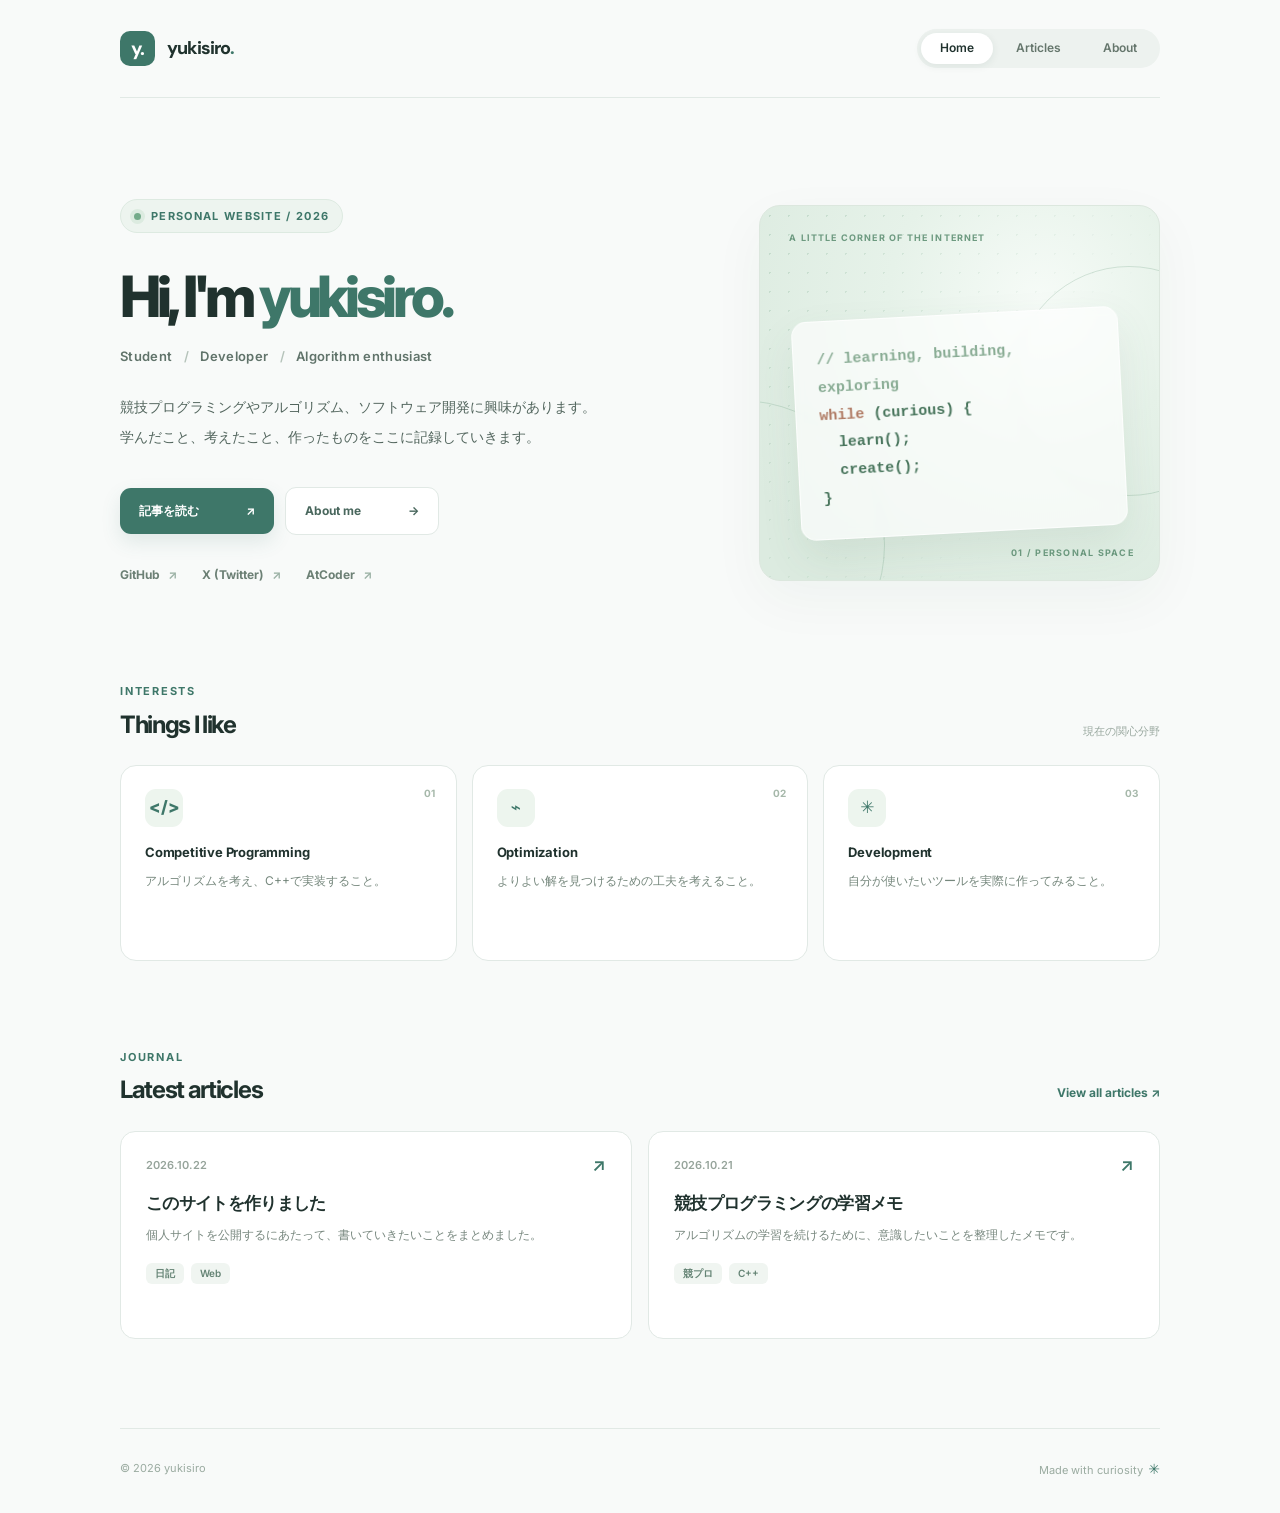
==== index.html @ 0f14ca83 "setting" ====
<!doctype html>
<html lang="ja">
<head>
  <meta charset="utf-8">
  <meta name="viewport" content="width=device-width, initial-scale=1">
  <meta name="theme-color" content="#f8faf9">
  <meta name="description" content="yukisiroの個人サイト。競技プログラミング、開発、学びの記録。">
  <title>Home | yukisiro</title>
  <link rel="icon" type="image/svg+xml" href="./favicon.svg">
  <link rel="stylesheet" href="./styles.css">
  <script defer src="./app.js"></script>
</head>
<body data-page="home">
  <div class="site-shell">
    <header class="site-header wrap">
      <a class="brand" href="./index.html" aria-label="yukisiro Home"><span class="brand-mark">y.</span><span>yukisiro<span class="brand-dot">.</span></span></a>
      <nav class="site-nav" aria-label="メインナビゲーション">
        <a class="nav-link active" aria-current="page" href="./index.html">Home</a>
        <a class="nav-link" href="./articles.html">Articles</a>
        <a class="nav-link" href="./about.html">About</a>
      </nav>
    </header>

    <main class="wrap">
      <section class="hero" aria-labelledby="hero-title">
        <div class="hero-copy">
          <span class="eyebrow"><span class="status-dot"></span> PERSONAL WEBSITE / 2026</span>
          <h1 id="hero-title">Hi, I'm <span class="name-accent">yukisiro.</span></h1>
          <p class="hero-role">Student <span class="separator">/</span> Developer <span class="separator">/</span> Algorithm enthusiast</p>
          <p class="hero-description">競技プログラミングやアルゴリズム、ソフトウェア開発に興味があります。<br class="desktop-break">学んだこと、考えたこと、作ったものをここに記録していきます。</p>
          <div class="hero-actions">
            <a class="button-primary" href="./articles.html">記事を読む <span aria-hidden="true">↗</span></a>
            <a class="button-secondary" href="./about.html">About me <span aria-hidden="true">→</span></a>
          </div>
          <div id="socialLinks" class="social-row" aria-label="SNSリンク"></div>
        </div>
        <div class="hero-art" aria-hidden="true">
          <div class="art-corner-label">A LITTLE CORNER OF THE INTERNET</div>
          <div class="art-circle circle-a"></div><div class="art-circle circle-b"></div>
          <div class="art-code"><span class="art-comment">// learning, building, exploring</span><br><span class="art-keyword">while</span> (curious) {<br>&nbsp;&nbsp;learn();<br>&nbsp;&nbsp;create();<br>}</div>
          <span class="art-bottom">01 / PERSONAL SPACE</span>
        </div>
      </section>

      <section class="section what-section" aria-labelledby="focus-title">
        <div class="section-heading"><div><p class="section-kicker">INTERESTS</p><h2 id="focus-title">Things I like</h2></div><span class="section-note">現在の関心分野</span></div>
        <div class="interest-grid">
          <div class="interest-card"><span class="interest-number">01</span><div class="interest-icon" aria-hidden="true">&lt;/&gt;</div><h3>Competitive Programming</h3><p>アルゴリズムを考え、C++で実装すること。</p></div>
          <div class="interest-card"><span class="interest-number">02</span><div class="interest-icon" aria-hidden="true">⌁</div><h3>Optimization</h3><p>よりよい解を見つけるための工夫を考えること。</p></div>
          <div class="interest-card"><span class="interest-number">03</span><div class="interest-icon" aria-hidden="true">✳</div><h3>Development</h3><p>自分が使いたいツールを実際に作ってみること。</p></div>
        </div>
      </section>

      <section class="section latest-section" aria-labelledby="latest-title">
        <div class="section-heading"><div><p class="section-kicker">JOURNAL</p><h2 id="latest-title">Latest articles</h2></div><a class="section-more" href="./articles.html">View all articles <span aria-hidden="true">↗</span></a></div>
        <div id="recentList" class="article-stack" aria-live="polite"><p class="loading-message">記事を読み込み中...</p></div>
      </section>
    </main>
    <footer class="site-footer wrap"><span>© <span data-year>2026</span> yukisiro</span><span>Made with curiosity <span class="footer-spark">✳</span></span></footer>
  </div>
</body>
</html>
---- styles.css ----
@import url('https://fonts.googleapis.com/css2?family=DM+Sans:wght@400;500;600;700&family=Inter:wght@400;500;600;700;800&display=swap');
:root {
  color-scheme: light;
  --background: #f8faf9;
  --surface: #ffffff;
  --ink: #20322e;
  --muted: #72817b;
  --subtle: #93a19b;
  --accent: #3e7769;
  --accent-dark: #245b4f;
  --accent-light: #e8f2ec;
  --border: #e1e9e5;
  --shadow: 0 18px 55px rgba(30,67,50,.045);
}
*, *::before, *::after { box-sizing: border-box; }
html { scroll-behavior: smooth; }
body { background:var(--background); color:var(--ink); margin:0; font-family:Inter,'Hiragino Kaku Gothic ProN','Noto Sans JP','Yu Gothic',system-ui,sans-serif; font-size:14px; line-height:1.85; -webkit-font-smoothing:antialiased; }
a { text-decoration:none; color:inherit; }
a:focus-visible,button:focus-visible,input:focus-visible { outline:3px solid #8cbcad; outline-offset:3px; }
button,input { font:inherit; }
button { cursor:pointer; }
.site-shell { min-height:100vh; display:flex; flex-direction:column; }
.wrap { width:min(calc(100% - 64px), 1040px); margin-inline:auto; }
.site-header { height:98px; display:flex; justify-content:space-between; align-items:center; border-bottom:1px solid var(--border); }
.brand { display:inline-flex; align-items:center; gap:12px; font-family:'DM Sans',Inter,sans-serif; font-size:18px; font-weight:800; letter-spacing:-.055em; transition:opacity .2s; }
.brand:hover { opacity:.7; }
.brand-mark { display:grid; place-items:center; width:35px; height:35px; border-radius:10px; background:var(--accent); color:white; font-size:19px; line-height:1; letter-spacing:-.08em; }
.brand-dot { color:var(--accent); }
.site-nav { display:flex; align-items:center; padding:4px; gap:4px; border-radius:999px; background:#edf2ef; }
.nav-link { padding:7px 19px; border-radius:999px; font-size:12px; line-height:1.4; color:#65766c; font-weight:600; transition:background .2s,color .2s,box-shadow .2s; }
.nav-link:hover { color:var(--ink); }
.nav-link.active { color:var(--ink); background:#fff; box-shadow:0 2px 8px rgba(27,64,48,.08); }
main { flex:1; }
.hero { display:grid; grid-template-columns:1.25fr .85fr; gap:50px; align-items:center; padding:101px 0 97px; }
.eyebrow,.section-kicker { color:var(--accent); font:700 11px/1.3 Inter,sans-serif; letter-spacing:.16em; }
.eyebrow { display:inline-flex; align-items:center; gap:10px; background:#edf4ef; border:1px solid #ddeae1; border-radius:999px; padding:9px 13px; letter-spacing:.12em; }
.status-dot { display:inline-block; height:7px; width:7px; border-radius:50%; background:#74ab8a; box-shadow:0 0 0 4px #dcebe0; }
.hero h1 { font-size:clamp(36px,4.5vw,57px); line-height:1.23; font-weight:800; letter-spacing:-.075em; margin:29px 0 13px; }
.name-accent { color:var(--accent); }
.hero-role { color:#60736a; margin:0 0 24px; font:600 13px/1.7 Inter,sans-serif; letter-spacing:.025em; }
.separator { color:#b5c3ba; margin:0 8px; }
.hero-description { color:#53665e; font-size:14px; line-height:2.2; max-width:550px; margin:0; }
.hero-actions { margin-top:34px; display:flex; align-items:center; gap:11px; flex-wrap:wrap; }
.button-primary,.button-secondary { display:inline-flex; align-items:center; justify-content:space-between; gap:30px; border-radius:11px; padding:12px 19px; min-width:154px; font-size:12px; font-weight:700; transition:transform .2s,background .2s,box-shadow .2s; }
.button-primary { background:var(--accent); color:#fff; box-shadow:0 8px 19px rgba(62,119,105,.13); }
.button-primary:hover { background:var(--accent-dark); transform:translateY(-2px); }
.button-secondary { background:#fff; color:#49675d; border:1px solid var(--border); }
.button-secondary:hover { background:#f1f7f3; transform:translateY(-2px); }
.social-row { display:flex; gap:25px; margin-top:29px; flex-wrap:wrap; min-height:23px; }
.social-row a { display:flex; gap:8px; color:#6c8075; font-size:12px; font-weight:700; transition:color .2s; }
.social-row a:hover,.social-vertical a:hover { color:var(--accent); }
.social-row a span:last-child { color:#9db3a7; }
.hero-art { position:relative; overflow:hidden; aspect-ratio:1/.94; border:1px solid #dce7de; border-radius:21px; background:radial-gradient(circle at 70% 25%,#f6fbf7 0,#e6f2e9 38%,#dcebe0 85%); box-shadow:var(--shadow); }
.hero-art::before { content:""; position:absolute; inset:0; opacity:.38; background-image:radial-gradient(#93baa2 1px,transparent 1px); background-size:19px 19px; mask-image:linear-gradient(120deg,#000,transparent 72%); }
.art-corner-label { position:absolute; top:25px; left:29px; font:700 9px/1.6 Inter,sans-serif; letter-spacing:.13em; color:#6d9a80; }
.art-circle { position:absolute; border-radius:50%; border:1px solid rgba(76,137,102,.2); }
.circle-a { width:230px; height:230px; right:-85px; top:16%; }
.circle-b { width:290px; height:290px; left:-165px; bottom:-110px; }
.art-code { position:absolute; left:9%; right:9%; top:29%; transform:rotate(-3deg); padding:25px 23px; border:1px solid rgba(255,255,255,.8); border-radius:15px; background:rgba(255,255,255,.65); backdrop-filter:blur(6px); color:#47745b; box-shadow:0 18px 40px rgba(65,112,75,.10); font:600 clamp(12px,1.4vw,15px)/1.85 ui-monospace,SFMono-Regular,Consolas,monospace; }
.art-comment { color:#89ac94; }
.art-keyword { color:#b07b64; }
.art-bottom { position:absolute; right:25px; bottom:22px; color:#6b987e; font:700 9px Inter,sans-serif; letter-spacing:.14em; }
.section { padding-bottom:89px; }
.section-heading { display:flex; align-items:end; justify-content:space-between; gap:20px; margin-bottom:24px; }
.section-kicker { margin:0 0 10px; }
.section h2,.about-section h2 { font-size:24px; line-height:1.35; letter-spacing:-.055em; margin:0; }
.section-note { color:#98a79e; font-size:11px; }
.interest-grid { display:grid; grid-template-columns:repeat(3,1fr); gap:15px; }
.interest-card { min-height:196px; position:relative; border:1px solid var(--border); border-radius:16px; background:#fff; padding:23px 24px 21px; transition:transform .2s,box-shadow .2s,border-color .2s; }
.interest-card:hover { transform:translateY(-3px); box-shadow:var(--shadow); border-color:#c8ddd0; }
.interest-number { position:absolute; top:18px; right:21px; color:#a6b8aa; font-size:10px; font-weight:700; }
.interest-icon { display:grid; place-items:center; width:38px; height:38px; color:var(--accent); background:#edf5ee; border-radius:11px; font-size:17px; font-weight:800; margin-bottom:16px; }
.interest-card h3 { font-size:13px; font-weight:700; letter-spacing:-.015em; line-height:1.4; margin:0 0 9px; }
.interest-card p { font-size:12px; line-height:1.9; color:#75877c; margin:0; }
.section-more { color:var(--accent); font-weight:700; font-size:12px; white-space:nowrap; padding-bottom:2px; }
.section-more:hover { text-decoration:underline; }
.article-stack { display:grid; grid-template-columns:repeat(2,minmax(0,1fr)); gap:16px; }
.article-item { display:block; position:relative; border:1px solid var(--border); border-radius:15px; padding:23px 25px 23px; background:var(--surface); min-height:208px; transition:transform .2s,box-shadow .2s,border-color .2s; }
.article-item:hover { transform:translateY(-3px); box-shadow:var(--shadow); border-color:#bcd4c6; }
.article-item-top { display:flex; justify-content:space-between; align-items:center; color:#96a49b; font-size:11px; font-weight:600; margin-bottom:15px; }
.article-arrow { color:var(--accent); font-size:18px; line-height:1; }
.article-item h3 { font-size:17px; line-height:1.55; margin:0 0 8px; letter-spacing:-.04em; }
.article-item p { margin:0; color:#77877e; font-size:12px; line-height:1.8; }
.article-tags { display:flex; flex-wrap:wrap; gap:7px; margin-top:17px; }
.article-tags span { background:#f0f5f1; padding:3px 9px; border-radius:6px; color:#658475; font-weight:600; font-size:10px; line-height:1.5; }
.site-footer { display:flex; justify-content:space-between; align-items:center; gap:20px; border-top:1px solid var(--border); padding:27px 0 31px; color:#9aaba0; font-size:11px; }
.footer-spark { color:var(--accent); padding-left:2px; font-size:14px; }
.page-main { padding-top:76px; padding-bottom:110px; }
.page-heading { margin-bottom:46px; }
.page-heading h1 { font-size:clamp(39px,5vw,55px); line-height:1.22; letter-spacing:-.075em; margin:0 0 13px; }
.title-period { color:var(--accent); }
.page-heading > p:last-child { color:#829188; font-size:13px; margin:0; }
.articles-panel { padding-top:0; }
.articles-toolbar { display:flex; justify-content:space-between; align-items:center; gap:20px; margin-bottom:21px; }
.search-wrapper { width:min(100%,375px); border:1px solid var(--border); background:#fff; border-radius:11px; height:45px; display:flex; align-items:center; gap:11px; padding:0 15px; color:#91a49a; transition:border-color .2s; }
.search-wrapper:focus-within { border-color:#93b9a4; }
.search-wrapper input { width:100%; border:0; outline:0; background:transparent; font-size:12px; color:var(--ink); }
.search-wrapper input::placeholder { color:#abb8af; }
.results-count { font-size:11px; color:#8b9d92; white-space:nowrap; }
.tag-filters { display:flex; flex-wrap:wrap; gap:8px; margin:0 0 26px; }
.tag-button { border:1px solid var(--border); border-radius:999px; padding:5px 14px; font-size:11px; font-weight:600; color:#71867a; background:#fff; transition:background .2s,color .2s; }
.tag-button:hover { background:#eaf3ed; }
.tag-button.selected { color:#fff; background:var(--accent); border-color:var(--accent); }
.about-layout { display:grid; grid-template-columns:285px minmax(0,1fr); gap:66px; align-items:start; }
.about-identity { background:#fff; border:1px solid var(--border); border-radius:16px; padding:16px 16px 22px; box-shadow:var(--shadow); }
.identity-graphic { display:grid; place-items:center; position:relative; height:218px; background:linear-gradient(135deg,#ecf5ed,#dbeadd); overflow:hidden; border-radius:11px; }
.identity-graphic > span { color:var(--accent); z-index:2; font-size:87px; font-weight:800; font-family:'DM Sans',Inter,sans-serif; letter-spacing:-.1em; }
.identity-grid { position:absolute; inset:0; background-image:linear-gradient(90deg,transparent 97%,#b8d1c0 100%),linear-gradient(transparent 97%,#b8d1c0 100%); background-size:29px 29px; opacity:.4; transform:rotate(-10deg) scale(1.3); }
.identity-name { margin:20px 9px 1px; font-weight:800; font-size:17px; letter-spacing:-.04em; }
.about-identity > p { font-size:11px; color:#9aaba1; margin:0 9px 16px; }
.social-vertical { display:grid; gap:2px; margin:0 6px; }
.social-vertical a { display:flex; justify-content:space-between; padding:10px 6px; border-top:1px solid var(--border); font-size:12px; color:#597467; font-weight:600; }
.about-section { padding:0 0 32px; margin:0 0 34px; border-bottom:1px solid var(--border); }
.about-section h2 { font-size:21px; margin:0 0 18px; }
.about-section p { color:#61736a; font-size:13px; line-height:2.25; margin:0 0 14px; }
.chip-group { display:flex; gap:9px; flex-wrap:wrap; }
.chip { padding:7px 12px; border-radius:8px; border:1px solid var(--border); color:#638072; font-size:11px; font-weight:600; background:#fff; }
.about-timeline { border-left:1px solid #cee0d1; margin-left:5px; padding-left:21px; }
.about-timeline > div { position:relative; margin:0 0 24px; }
.about-timeline strong { font-size:13px; }
.about-timeline p { font-size:12px; margin:4px 0 0; }
.timeline-dot { position:absolute; left:-27px; top:7px; width:11px; height:11px; border:2px solid var(--accent); border-radius:50%; background:var(--background); }
.about-cta { display:flex; align-items:center; justify-content:space-between; flex-wrap:wrap; gap:15px; background:#ecf4ee; border:1px solid #dcebe0; border-radius:12px; padding:20px 24px; }
.about-cta span { color:#61816b; font-size:12px; }
.about-cta a { color:var(--accent-dark); font-size:12px; font-weight:800; }
.article-page { max-width:840px; }
.back-link,.post-bottom-link a { color:var(--accent); font-size:12px; font-weight:700; }
.back-link:hover,.post-bottom-link a:hover { text-decoration:underline; }
.post-header { padding:38px 0 35px; border-bottom:1px solid var(--border); }
.post-header h1 { font-size:clamp(27px,3.8vw,39px); line-height:1.5; letter-spacing:-.055em; margin:0 0 12px; }
.post-lead { color:#778b7f; font-size:13px; line-height:2; margin:0 0 16px; }
.post-header .article-tags { margin-top:8px; }
.markdown-body { padding:36px 0 15px; font-size:14px; line-height:2.15; color:#415b4c; overflow-wrap:anywhere; }
.markdown-body h1 { font-size:26px; margin:20px 0 12px; letter-spacing:-.045em; }
.markdown-body h2 { font-size:21px; color:var(--ink); margin:43px 0 14px; letter-spacing:-.045em; }
.markdown-body h3 { font-size:17px; color:var(--ink); margin:30px 0 10px; }
.markdown-body h4 { font-size:15px; color:var(--ink); margin:25px 0 9px; }
.markdown-body p { margin:12px 0 21px; }
.markdown-body ul,.markdown-body ol { padding-left:26px; }
.markdown-body li { padding-left:4px; margin:4px 0; }
.markdown-body a { color:var(--accent); text-decoration:underline; text-underline-offset:3px; }
.markdown-body blockquote { border-left:3px solid #a9c9b4; background:#edf5ef; color:#567764; margin:25px 0; padding:7px 20px; border-radius:0 8px 8px 0; }
.markdown-body blockquote p { margin:6px 0; }
.markdown-body pre { overflow:auto; background:#23362f; color:#e8f1e9; border-radius:11px; padding:22px; font:12px/1.9 ui-monospace,SFMono-Regular,Consolas,monospace; }
.markdown-body code { padding:2px 5px; border-radius:4px; background:#e9f1eb; color:#2e6b50; font:12px/1.5 ui-monospace,SFMono-Regular,Consolas,monospace; }
.markdown-body pre code { padding:0; background:transparent; color:inherit; }
.markdown-body hr { border:0; border-top:1px solid var(--border); margin:35px 0; }
.post-bottom-link { padding-top:28px; border-top:1px solid var(--border); }
.loading-message,.empty-message,.error-message { padding:28px 0; color:#819388; font-size:12px; grid-column:1/-1; }
.error-message a { color:var(--accent); }
@media (max-width:850px) {
  .hero { grid-template-columns:1fr .74fr; gap:24px; padding:75px 0; }
  .hero h1 { font-size:clamp(35px,5vw,48px); }
  .art-code { font-size:11px; padding:17px; }
  .about-layout { gap:35px; grid-template-columns:240px minmax(0,1fr); }
}
@media (max-width:680px) {
  .wrap { width:calc(100% - 34px); }
  .site-header { height:74px; }
  .brand { font-size:16px; gap:8px; }
  .brand-mark { width:30px; height:30px; border-radius:8px; font-size:17px; }
  .nav-link { padding:7px 12px; font-size:11px; }
  .hero { display:flex; flex-direction:column; gap:38px; padding:65px 0 65px; align-items:stretch; }
  .hero h1 { font-size:clamp(36px,9vw,47px); }
  .desktop-break { display:none; }
  .hero-description { font-size:13px; }
  .hero-art { aspect-ratio:1.5/1; max-height:265px; }
  .art-code { left:14%; right:14%; top:22%; width:auto; font-size:12px; }
  .interest-grid { grid-template-columns:1fr; gap:12px; }
  .interest-card { min-height:145px; padding:20px; }
  .interest-icon { margin-bottom:8px; }
  .section { padding-bottom:70px; }
  .section-heading h2 { font-size:22px; }
  .article-stack { grid-template-columns:1fr; }
  .article-item { min-height:unset; }
  .site-footer { font-size:10px; }
  .page-main { padding-top:55px; padding-bottom:80px; }
  .page-heading { margin-bottom:35px; }
  .page-heading h1 { font-size:43px; }
  .about-layout { grid-template-columns:1fr; gap:38px; }
  .about-identity { display:grid; grid-template-columns:115px 1fr; column-gap:18px; align-items:start; padding:13px; }
  .identity-graphic { height:115px; grid-row:1/4; }
  .identity-graphic > span { font-size:45px; }
  .identity-name { margin:8px 0 0; }
  .about-identity > p { margin:0; }
  .social-vertical { margin:8px 0 0; }
  .social-vertical a { padding:3px 0; font-size:11px; border:0; }
  .post-header { padding-top:28px; }
}
@media (prefers-reduced-motion:reduce) { *,*::before,*::after { scroll-behavior:auto!important; transition:none!important; } }
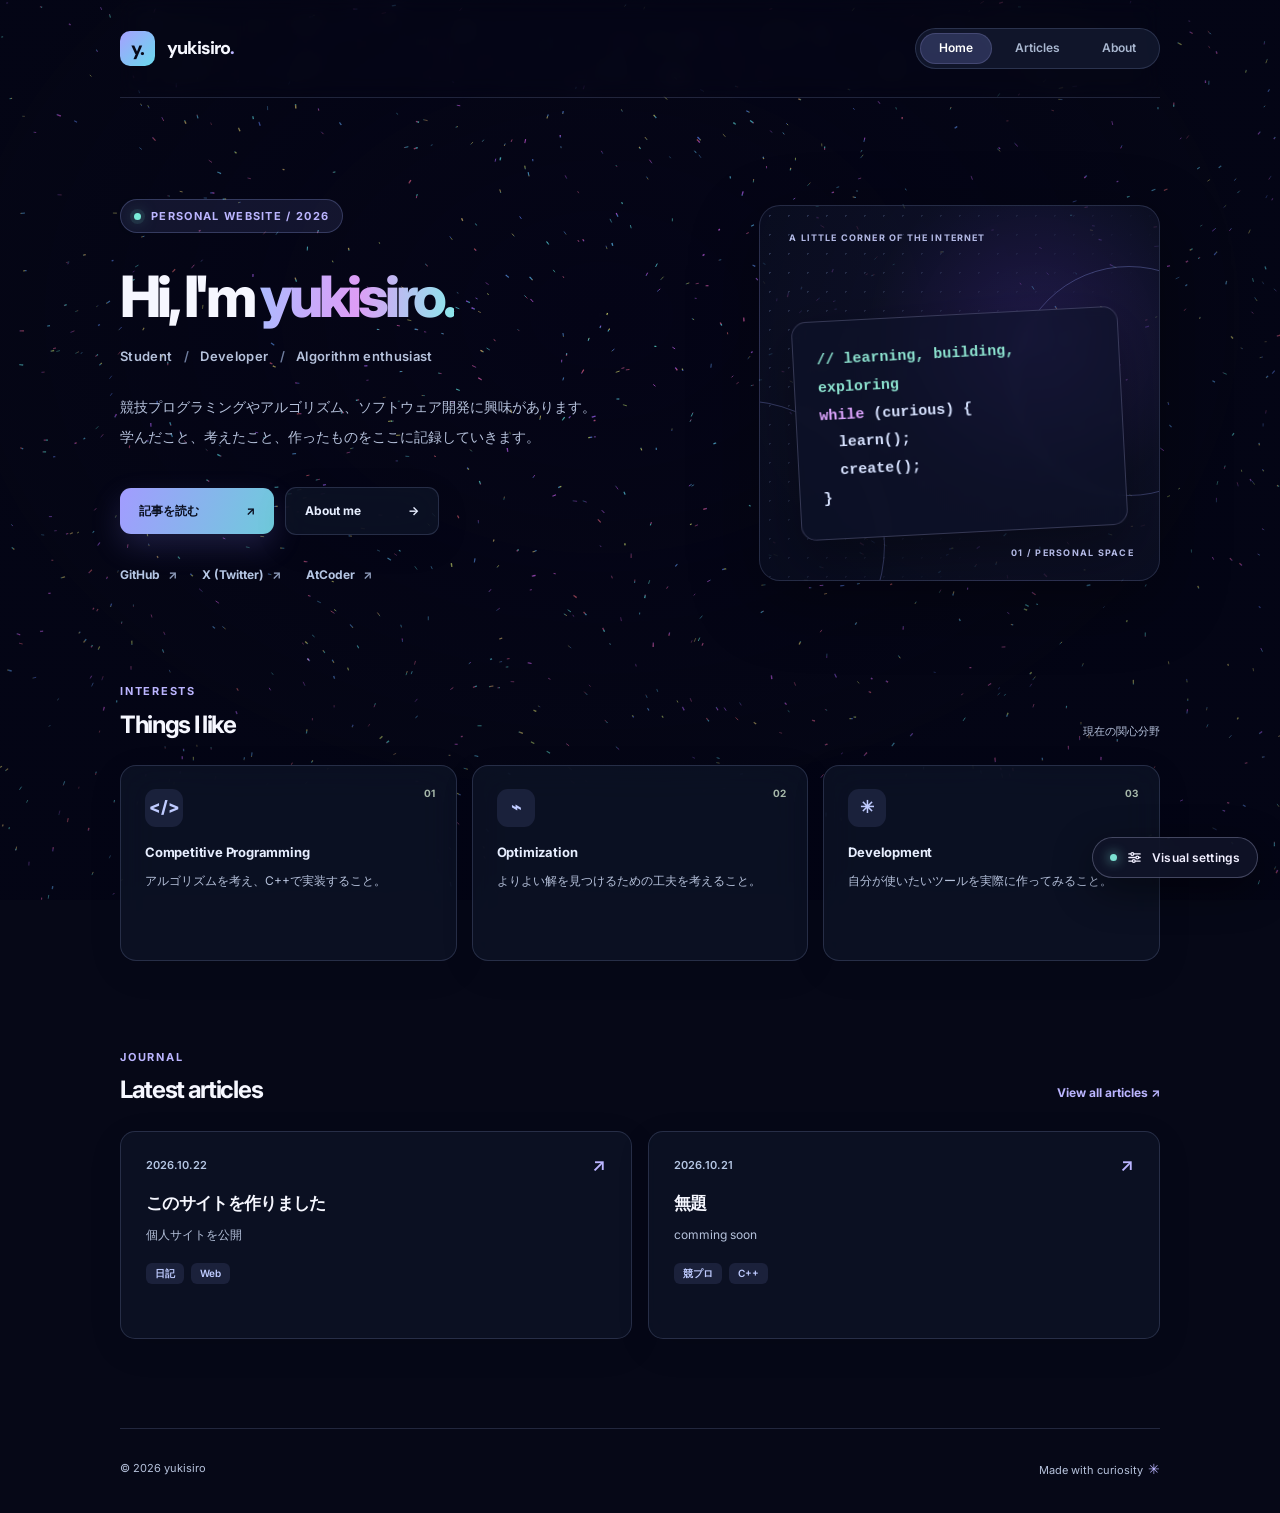
==== commit 603966dc: "a" ====
--- a/index.html
+++ b/index.html
@@ -9,6 +9,13 @@
   <link rel="icon" type="image/svg+xml" href="./favicon.svg">
   <link rel="stylesheet" href="./styles.css">
   <script defer src="./app.js"></script>
+  <link rel="stylesheet" href="./styles.css">
+  <link rel="stylesheet" href="./particle-theme.css">
+
+  <script defer src="./app.js"></script>
+  <script defer src="./particles.js"></script>
+
+    
 </head>
 <body data-page="home">
   <div class="site-shell">
--- a/particle-theme.css
+++ b/particle-theme.css
@@ -0,0 +1,19 @@
+@import url('https://fonts.googleapis.com/css2?family=DM+Sans:wght@400;500;600;700;800&family=Inter:wght@400;500;600;700;800&display=swap');
+:root{color-scheme:dark;--background:#060817;--surface:rgba(16,22,43,.76);--ink:#ecf2ff;--muted:#b4bfd5;--subtle:#8b9ab8;--accent:#a5a4ff;--accent-dark:#cdc5ff;--accent-light:#252747;--border:rgba(178,193,255,.17);--shadow:0 24px 68px rgba(0,0,0,.24)}
+html{background:#060817}body{background:transparent!important;color:var(--ink);font-family:Inter,'Hiragino Kaku Gothic ProN','Yu Gothic',sans-serif}body::before{content:"";position:fixed;inset:0;z-index:-1;pointer-events:none;background:radial-gradient(ellipse 52% 55% at 47% 35%,transparent 0%,rgba(4,7,19,.42) 100%)}
+#particle-background{position:fixed;inset:0;width:100%;height:100%;display:block;z-index:-2;pointer-events:none}
+.site-shell{position:relative;isolation:isolate}.site-header{border-color:var(--border);backdrop-filter:blur(10px)}.brand,.hero h1,.section-heading h2,.page-heading h1,.about-section h2,.article-item h3,.post-header h1,.markdown-body h1,.markdown-body h2,.markdown-body h3,.markdown-body h4{color:#f6f7ff}
+.brand{letter-spacing:-.055em}.brand-mark{background:linear-gradient(135deg,#a6a0ff,#69daed);color:#07091a}.brand-dot,.name-accent,.section-kicker,.eyebrow,.title-period,.section-more,.article-arrow,.footer-spark{color:#bbb5ff}.name-accent{background:linear-gradient(95deg,#abbbff,#dd9df6,#8be8eb);background-clip:text;-webkit-background-clip:text;color:transparent}
+.site-nav{background:rgba(21,27,50,.75);border:1px solid var(--border);backdrop-filter:blur(18px)}.nav-link{color:#a9b7d0}.nav-link:hover{color:#fff}.nav-link.active{background:rgba(137,144,237,.22);color:#fff;box-shadow:inset 0 0 0 1px rgba(190,185,255,.18)}
+.hero h1{font-weight:800;letter-spacing:-.072em}.eyebrow{background:rgba(126,129,215,.13);border-color:rgba(164,178,255,.24)}.status-dot{background:#79ecd8;box-shadow:0 0 0 4px rgba(121,236,216,.1),0 0 15px rgba(121,236,216,.55)}
+.hero-role,.hero-description,.section-note,.interest-card p,.article-item p,.page-heading>p:last-child,.about-section p,.about-identity>p,.post-lead,.markdown-body,.loading-message,.empty-message,.error-message,.site-footer{color:#b6c2dc}.separator{color:#6f7d9f}
+.button-primary{background:linear-gradient(110deg,#a29cff,#6ecbdb);color:#0b1021;box-shadow:0 12px 30px rgba(128,124,242,.2)}.button-primary:hover{background:linear-gradient(110deg,#b7b1ff,#90dceb)}.button-secondary,.interest-card,.article-item,.about-identity,.chip,.search-wrapper,.tag-button{background:rgba(14,20,39,.76);border-color:var(--border);color:#e7eeff;backdrop-filter:blur(17px);box-shadow:0 10px 36px rgba(0,0,0,.08)}.button-secondary:hover,.tag-button:hover{background:rgba(37,43,76,.85)}
+.social-row a,.social-vertical a,.about-cta span,.about-cta a,.article-item-top,.results-count,.back-link,.post-bottom-link a{color:#b5c6e4}.social-row a span:last-child{color:#8c9ab8}.social-row a:hover,.social-vertical a:hover{color:#d4b8ff}
+.hero-art{background:radial-gradient(circle at 69% 35%,rgba(120,90,232,.25),rgba(18,22,46,.6) 45%,rgba(8,12,30,.92));border-color:var(--border);box-shadow:0 20px 70px #0005}.hero-art::before{background-image:radial-gradient(#7e95c5 1px,transparent 1px);opacity:.3}.art-circle{border-color:rgba(154,165,255,.3)}.art-corner-label,.art-bottom{color:#b3b9e5}.art-code{background:rgba(13,19,41,.62);border-color:rgba(206,202,255,.21);color:#d7e2ff;box-shadow:0 20px 50px #0005}.art-comment{color:#8ce2cf}.art-keyword{color:#dea5ff}
+.interest-icon,.article-tags span{background:rgba(110,121,195,.16);color:#bfcbff}.interest-card:hover,.article-item:hover{border-color:rgba(176,176,255,.45);box-shadow:0 20px 48px #0003}.section-heading,.about-section,.post-header,.post-bottom-link,.site-footer{border-color:var(--border)}.tag-button.selected{background:#837be4;color:white;border-color:#a8a3ff}.search-wrapper input{color:#f3f6ff}.search-wrapper input::placeholder{color:#8e9bb5}.search-wrapper:focus-within{border-color:#aaacff}
+.identity-graphic{background:linear-gradient(135deg,#181c37,#31325b)}.identity-graphic>span{color:#bbb7ff}.identity-grid{opacity:.16}.chip{color:#bdcaff}.about-timeline{border-color:#495178}.timeline-dot{background:#151b36;border-color:#b3aaff}.about-cta{background:rgba(26,35,65,.75);border-color:var(--border)}.markdown-body{color:#cad5eb}.markdown-body a{color:#b8b4ff}.markdown-body blockquote{background:rgba(112,115,212,.12);color:#bfcef1;border-left-color:#aaa7f5}.markdown-body code{background:#272a47;color:#c9c2ff}.markdown-body pre{background:#0b1024}
+/* Compact polished appearance panel, not a permanent toolbar */
+.particle-trigger{position:fixed;right:22px;bottom:22px;z-index:1002;display:flex;align-items:center;gap:9px;border:1px solid rgba(211,213,255,.27);border-radius:999px;background:rgba(17,21,41,.83);box-shadow:0 12px 40px #0007;padding:11px 17px;color:#f1efff;font:600 12px Inter,sans-serif;letter-spacing:.01em;backdrop-filter:blur(20px);cursor:pointer;transition:.2s}.particle-trigger:hover{border-color:#b5aefb;transform:translateY(-2px)}.particle-trigger svg{width:17px;height:17px}.particle-trigger .live-indicator{width:7px;height:7px;border-radius:50%;background:#7be1d2;box-shadow:0 0 12px #7be1d2}
+.particle-panel{position:fixed;right:22px;bottom:76px;width:min(350px,calc(100vw - 32px));max-height:min(74vh,650px);overflow:auto;z-index:1003;padding:23px;border:1px solid rgba(181,192,255,.23);border-radius:23px;background:rgba(13,17,37,.92);box-shadow:0 25px 90px rgba(0,0,0,.55);backdrop-filter:blur(28px);color:#edf1ff;font:13px Inter,sans-serif;opacity:0;transform:translateY(12px) scale(.98);pointer-events:none;transition:opacity .2s,transform .2s}.particle-panel.open{opacity:1;transform:translateY(0) scale(1);pointer-events:auto}.particle-panel h2{color:#f4f3ff;font-size:19px;letter-spacing:-.045em;margin:3px 0 6px}.particle-panel p{color:#9daaca;font-size:11px;line-height:1.8;margin:0 0 19px}.particle-top{display:flex;justify-content:space-between;align-items:flex-start}.particle-close{border:0;background:rgba(255,255,255,.07);border-radius:9px;color:#cbd2ed;width:29px;height:29px;font-size:20px;cursor:pointer}.particle-label{display:flex;justify-content:space-between;align-items:center;color:#cdd7f0;font-size:11px;font-weight:600;margin:15px 0 9px}.particle-value{color:#aeb2ff;font-variant-numeric:tabular-nums}.particle-segmented{display:grid;grid-template-columns:repeat(3,1fr);gap:5px;padding:4px;background:rgba(255,255,255,.055);border-radius:12px}.particle-segmented button{border:0;border-radius:9px;background:transparent;color:#a6b4d2;font-size:11px;padding:10px 4px;cursor:pointer}.particle-segmented button[aria-pressed=true]{background:#363858;color:#fff;box-shadow:0 2px 10px #0005}.particle-panel input[type=range]{width:100%;accent-color:#a4a0ff;cursor:pointer}.particle-palette-row{display:flex;gap:9px}.particle-swatch{border:2px solid transparent;width:35px;height:35px;border-radius:50%;cursor:pointer;box-shadow:inset 0 0 0 3px #101428}.particle-swatch[aria-pressed=true]{border-color:#fff;outline:2px solid #a29cff;outline-offset:2px}.particle-actions{display:flex;gap:8px;margin-top:23px}.particle-action{flex:1;padding:11px 8px;background:rgba(134,136,219,.14);color:#e9e9ff;border:1px solid rgba(155,158,245,.19);border-radius:11px;font-size:11px;font-weight:650;cursor:pointer}.particle-action:hover{background:rgba(134,136,219,.25)}.particle-hint{font-size:10px!important;margin:13px 0 0!important;color:#7c89a8!important}
+@media(max-width:650px){.particle-trigger{right:13px;bottom:13px;padding:10px 13px}.particle-panel{right:12px;bottom:65px;padding:19px}.site-header{backdrop-filter:none}}
+@media(prefers-reduced-motion:reduce){.particle-trigger,.particle-panel{transition:none}}
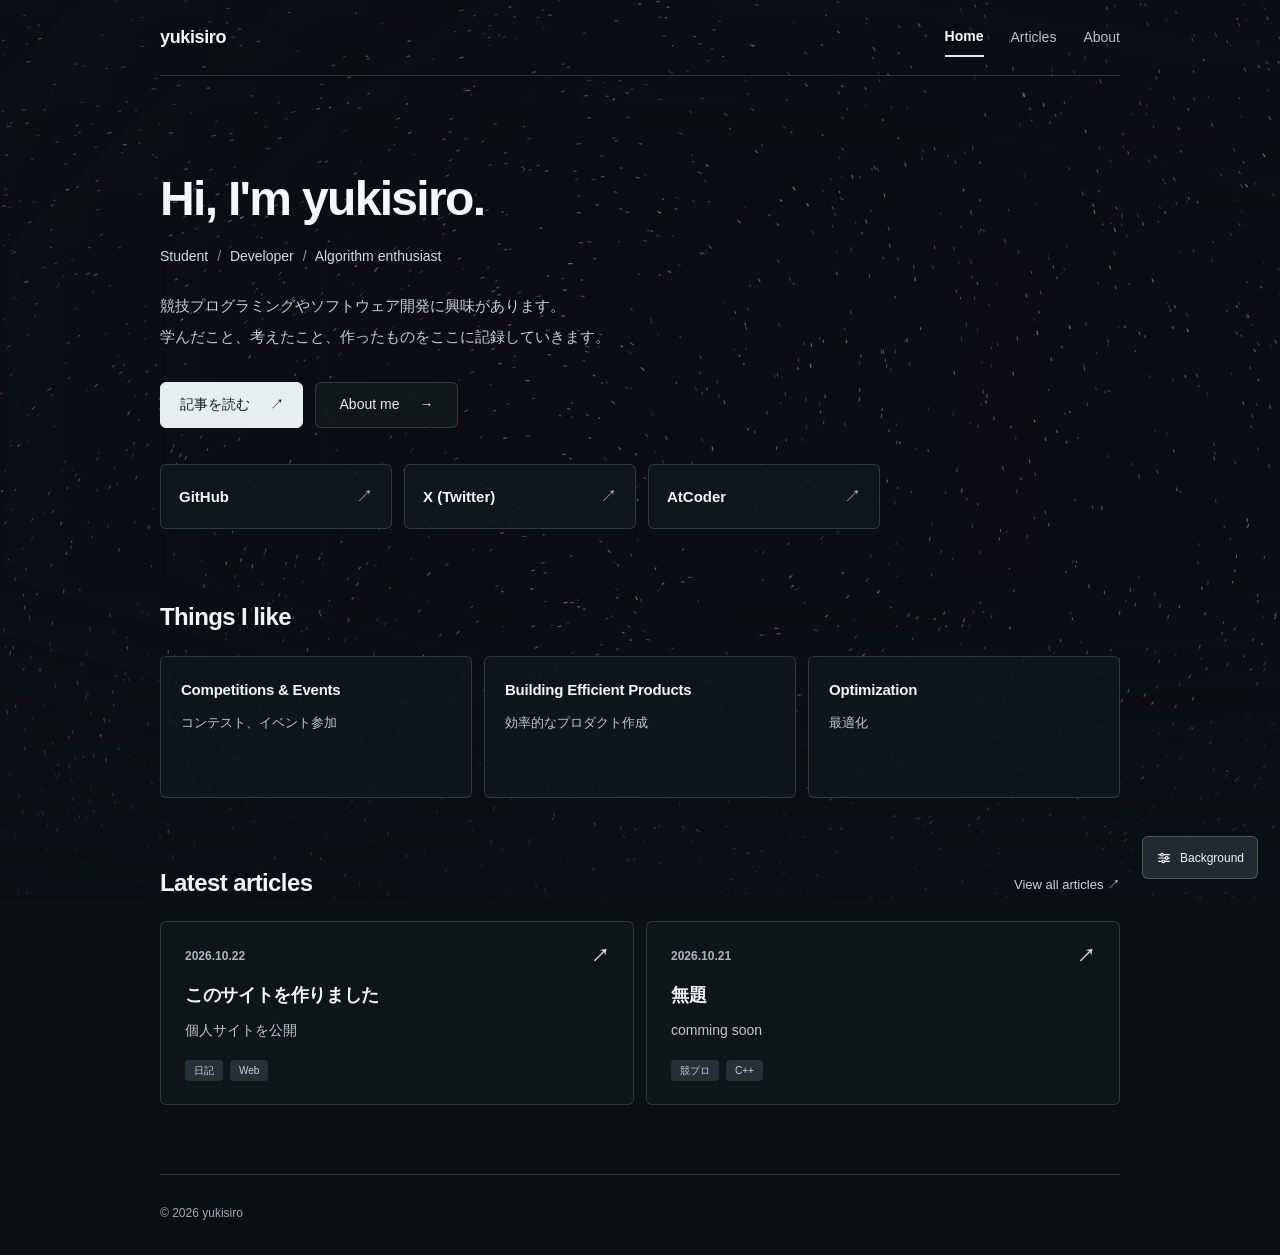
==== commit 46d963ac: "a" ====
--- a/index.html
+++ b/index.html
@@ -3,19 +3,14 @@
 <head>
   <meta charset="utf-8">
   <meta name="viewport" content="width=device-width, initial-scale=1">
-  <meta name="theme-color" content="#f8faf9">
+  <meta name="theme-color" content="#0c1013">
   <meta name="description" content="yukisiroの個人サイト。競技プログラミング、開発、学びの記録。">
   <title>Home | yukisiro</title>
   <link rel="icon" type="image/svg+xml" href="./favicon.svg">
   <link rel="stylesheet" href="./styles.css">
-  <script defer src="./app.js"></script>
-  <link rel="stylesheet" href="./styles.css">
   <link rel="stylesheet" href="./particle-theme.css">
-
   <script defer src="./app.js"></script>
   <script defer src="./particles.js"></script>
-
-    
 </head>
 <body data-page="home">
   <div class="site-shell">
@@ -27,14 +22,13 @@
         <a class="nav-link" href="./about.html">About</a>
       </nav>
     </header>
-
     <main class="wrap">
       <section class="hero" aria-labelledby="hero-title">
         <div class="hero-copy">
           <span class="eyebrow"><span class="status-dot"></span> PERSONAL WEBSITE / 2026</span>
           <h1 id="hero-title">Hi, I'm <span class="name-accent">yukisiro.</span></h1>
           <p class="hero-role">Student <span class="separator">/</span> Developer <span class="separator">/</span> Algorithm enthusiast</p>
-          <p class="hero-description">競技プログラミングやアルゴリズム、ソフトウェア開発に興味があります。<br class="desktop-break">学んだこと、考えたこと、作ったものをここに記録していきます。</p>
+          <p class="hero-description">競技プログラミングやソフトウェア開発に興味があります。<br class="desktop-break">学んだこと、考えたこと、作ったものをここに記録していきます。</p>
           <div class="hero-actions">
             <a class="button-primary" href="./articles.html">記事を読む <span aria-hidden="true">↗</span></a>
             <a class="button-secondary" href="./about.html">About me <span aria-hidden="true">→</span></a>
@@ -48,16 +42,14 @@
           <span class="art-bottom">01 / PERSONAL SPACE</span>
         </div>
       </section>
-
       <section class="section what-section" aria-labelledby="focus-title">
         <div class="section-heading"><div><p class="section-kicker">INTERESTS</p><h2 id="focus-title">Things I like</h2></div><span class="section-note">現在の関心分野</span></div>
         <div class="interest-grid">
-          <div class="interest-card"><span class="interest-number">01</span><div class="interest-icon" aria-hidden="true">&lt;/&gt;</div><h3>Competitive Programming</h3><p>アルゴリズムを考え、C++で実装すること。</p></div>
-          <div class="interest-card"><span class="interest-number">02</span><div class="interest-icon" aria-hidden="true">⌁</div><h3>Optimization</h3><p>よりよい解を見つけるための工夫を考えること。</p></div>
-          <div class="interest-card"><span class="interest-number">03</span><div class="interest-icon" aria-hidden="true">✳</div><h3>Development</h3><p>自分が使いたいツールを実際に作ってみること。</p></div>
+          <div class="interest-card"><span class="interest-number">01</span><div class="interest-icon" aria-hidden="true">&lt;/&gt;</div><h3>Competitions & Events</h3><p>コンテスト、イベント参加</p></div>
+          <div class="interest-card"><span class="interest-number">02</span><div class="interest-icon" aria-hidden="true">⌁</div><h3>Building Efficient Products</h3><p>効率的なプロダクト作成</p></div>
+          <div class="interest-card"><span class="interest-number">03</span><div class="interest-icon" aria-hidden="true">✳</div><h3>Optimization</h3><p>最適化</p></div>
         </div>
       </section>
-
       <section class="section latest-section" aria-labelledby="latest-title">
         <div class="section-heading"><div><p class="section-kicker">JOURNAL</p><h2 id="latest-title">Latest articles</h2></div><a class="section-more" href="./articles.html">View all articles <span aria-hidden="true">↗</span></a></div>
         <div id="recentList" class="article-stack" aria-live="polite"><p class="loading-message">記事を読み込み中...</p></div>
--- a/particle-theme.css
+++ b/particle-theme.css
@@ -1,19 +1,227 @@
-@import url('https://fonts.googleapis.com/css2?family=DM+Sans:wght@400;500;600;700;800&family=Inter:wght@400;500;600;700;800&display=swap');
-:root{color-scheme:dark;--background:#060817;--surface:rgba(16,22,43,.76);--ink:#ecf2ff;--muted:#b4bfd5;--subtle:#8b9ab8;--accent:#a5a4ff;--accent-dark:#cdc5ff;--accent-light:#252747;--border:rgba(178,193,255,.17);--shadow:0 24px 68px rgba(0,0,0,.24)}
-html{background:#060817}body{background:transparent!important;color:var(--ink);font-family:Inter,'Hiragino Kaku Gothic ProN','Yu Gothic',sans-serif}body::before{content:"";position:fixed;inset:0;z-index:-1;pointer-events:none;background:radial-gradient(ellipse 52% 55% at 47% 35%,transparent 0%,rgba(4,7,19,.42) 100%)}
-#particle-background{position:fixed;inset:0;width:100%;height:100%;display:block;z-index:-2;pointer-events:none}
-.site-shell{position:relative;isolation:isolate}.site-header{border-color:var(--border);backdrop-filter:blur(10px)}.brand,.hero h1,.section-heading h2,.page-heading h1,.about-section h2,.article-item h3,.post-header h1,.markdown-body h1,.markdown-body h2,.markdown-body h3,.markdown-body h4{color:#f6f7ff}
-.brand{letter-spacing:-.055em}.brand-mark{background:linear-gradient(135deg,#a6a0ff,#69daed);color:#07091a}.brand-dot,.name-accent,.section-kicker,.eyebrow,.title-period,.section-more,.article-arrow,.footer-spark{color:#bbb5ff}.name-accent{background:linear-gradient(95deg,#abbbff,#dd9df6,#8be8eb);background-clip:text;-webkit-background-clip:text;color:transparent}
-.site-nav{background:rgba(21,27,50,.75);border:1px solid var(--border);backdrop-filter:blur(18px)}.nav-link{color:#a9b7d0}.nav-link:hover{color:#fff}.nav-link.active{background:rgba(137,144,237,.22);color:#fff;box-shadow:inset 0 0 0 1px rgba(190,185,255,.18)}
-.hero h1{font-weight:800;letter-spacing:-.072em}.eyebrow{background:rgba(126,129,215,.13);border-color:rgba(164,178,255,.24)}.status-dot{background:#79ecd8;box-shadow:0 0 0 4px rgba(121,236,216,.1),0 0 15px rgba(121,236,216,.55)}
-.hero-role,.hero-description,.section-note,.interest-card p,.article-item p,.page-heading>p:last-child,.about-section p,.about-identity>p,.post-lead,.markdown-body,.loading-message,.empty-message,.error-message,.site-footer{color:#b6c2dc}.separator{color:#6f7d9f}
-.button-primary{background:linear-gradient(110deg,#a29cff,#6ecbdb);color:#0b1021;box-shadow:0 12px 30px rgba(128,124,242,.2)}.button-primary:hover{background:linear-gradient(110deg,#b7b1ff,#90dceb)}.button-secondary,.interest-card,.article-item,.about-identity,.chip,.search-wrapper,.tag-button{background:rgba(14,20,39,.76);border-color:var(--border);color:#e7eeff;backdrop-filter:blur(17px);box-shadow:0 10px 36px rgba(0,0,0,.08)}.button-secondary:hover,.tag-button:hover{background:rgba(37,43,76,.85)}
-.social-row a,.social-vertical a,.about-cta span,.about-cta a,.article-item-top,.results-count,.back-link,.post-bottom-link a{color:#b5c6e4}.social-row a span:last-child{color:#8c9ab8}.social-row a:hover,.social-vertical a:hover{color:#d4b8ff}
-.hero-art{background:radial-gradient(circle at 69% 35%,rgba(120,90,232,.25),rgba(18,22,46,.6) 45%,rgba(8,12,30,.92));border-color:var(--border);box-shadow:0 20px 70px #0005}.hero-art::before{background-image:radial-gradient(#7e95c5 1px,transparent 1px);opacity:.3}.art-circle{border-color:rgba(154,165,255,.3)}.art-corner-label,.art-bottom{color:#b3b9e5}.art-code{background:rgba(13,19,41,.62);border-color:rgba(206,202,255,.21);color:#d7e2ff;box-shadow:0 20px 50px #0005}.art-comment{color:#8ce2cf}.art-keyword{color:#dea5ff}
-.interest-icon,.article-tags span{background:rgba(110,121,195,.16);color:#bfcbff}.interest-card:hover,.article-item:hover{border-color:rgba(176,176,255,.45);box-shadow:0 20px 48px #0003}.section-heading,.about-section,.post-header,.post-bottom-link,.site-footer{border-color:var(--border)}.tag-button.selected{background:#837be4;color:white;border-color:#a8a3ff}.search-wrapper input{color:#f3f6ff}.search-wrapper input::placeholder{color:#8e9bb5}.search-wrapper:focus-within{border-color:#aaacff}
-.identity-graphic{background:linear-gradient(135deg,#181c37,#31325b)}.identity-graphic>span{color:#bbb7ff}.identity-grid{opacity:.16}.chip{color:#bdcaff}.about-timeline{border-color:#495178}.timeline-dot{background:#151b36;border-color:#b3aaff}.about-cta{background:rgba(26,35,65,.75);border-color:var(--border)}.markdown-body{color:#cad5eb}.markdown-body a{color:#b8b4ff}.markdown-body blockquote{background:rgba(112,115,212,.12);color:#bfcef1;border-left-color:#aaa7f5}.markdown-body code{background:#272a47;color:#c9c2ff}.markdown-body pre{background:#0b1024}
-/* Compact polished appearance panel, not a permanent toolbar */
-.particle-trigger{position:fixed;right:22px;bottom:22px;z-index:1002;display:flex;align-items:center;gap:9px;border:1px solid rgba(211,213,255,.27);border-radius:999px;background:rgba(17,21,41,.83);box-shadow:0 12px 40px #0007;padding:11px 17px;color:#f1efff;font:600 12px Inter,sans-serif;letter-spacing:.01em;backdrop-filter:blur(20px);cursor:pointer;transition:.2s}.particle-trigger:hover{border-color:#b5aefb;transform:translateY(-2px)}.particle-trigger svg{width:17px;height:17px}.particle-trigger .live-indicator{width:7px;height:7px;border-radius:50%;background:#7be1d2;box-shadow:0 0 12px #7be1d2}
-.particle-panel{position:fixed;right:22px;bottom:76px;width:min(350px,calc(100vw - 32px));max-height:min(74vh,650px);overflow:auto;z-index:1003;padding:23px;border:1px solid rgba(181,192,255,.23);border-radius:23px;background:rgba(13,17,37,.92);box-shadow:0 25px 90px rgba(0,0,0,.55);backdrop-filter:blur(28px);color:#edf1ff;font:13px Inter,sans-serif;opacity:0;transform:translateY(12px) scale(.98);pointer-events:none;transition:opacity .2s,transform .2s}.particle-panel.open{opacity:1;transform:translateY(0) scale(1);pointer-events:auto}.particle-panel h2{color:#f4f3ff;font-size:19px;letter-spacing:-.045em;margin:3px 0 6px}.particle-panel p{color:#9daaca;font-size:11px;line-height:1.8;margin:0 0 19px}.particle-top{display:flex;justify-content:space-between;align-items:flex-start}.particle-close{border:0;background:rgba(255,255,255,.07);border-radius:9px;color:#cbd2ed;width:29px;height:29px;font-size:20px;cursor:pointer}.particle-label{display:flex;justify-content:space-between;align-items:center;color:#cdd7f0;font-size:11px;font-weight:600;margin:15px 0 9px}.particle-value{color:#aeb2ff;font-variant-numeric:tabular-nums}.particle-segmented{display:grid;grid-template-columns:repeat(3,1fr);gap:5px;padding:4px;background:rgba(255,255,255,.055);border-radius:12px}.particle-segmented button{border:0;border-radius:9px;background:transparent;color:#a6b4d2;font-size:11px;padding:10px 4px;cursor:pointer}.particle-segmented button[aria-pressed=true]{background:#363858;color:#fff;box-shadow:0 2px 10px #0005}.particle-panel input[type=range]{width:100%;accent-color:#a4a0ff;cursor:pointer}.particle-palette-row{display:flex;gap:9px}.particle-swatch{border:2px solid transparent;width:35px;height:35px;border-radius:50%;cursor:pointer;box-shadow:inset 0 0 0 3px #101428}.particle-swatch[aria-pressed=true]{border-color:#fff;outline:2px solid #a29cff;outline-offset:2px}.particle-actions{display:flex;gap:8px;margin-top:23px}.particle-action{flex:1;padding:11px 8px;background:rgba(134,136,219,.14);color:#e9e9ff;border:1px solid rgba(155,158,245,.19);border-radius:11px;font-size:11px;font-weight:650;cursor:pointer}.particle-action:hover{background:rgba(134,136,219,.25)}.particle-hint{font-size:10px!important;margin:13px 0 0!important;color:#7c89a8!important}
-@media(max-width:650px){.particle-trigger{right:13px;bottom:13px;padding:10px 13px}.particle-panel{right:12px;bottom:65px;padding:19px}.site-header{backdrop-filter:none}}
-@media(prefers-reduced-motion:reduce){.particle-trigger,.particle-panel{transition:none}}
+/* yukisiro — simple, readable dark theme.
+   Keep styles.css first, then this file.
+   The particle canvas / Vortex algorithm is NOT modified. */
+:root {
+  color-scheme: dark;
+  --background: #0c1013;
+  --surface: #171d21;
+  --ink: #edf1f2;
+  --muted: #b6c0c5;
+  --subtle: #9ba9ae;
+  --accent: #dce5e8;
+  --accent-dark: #fff;
+  --accent-light: #252d32;
+  --border: rgba(213, 223, 227, .17);
+  --shadow: none;
+  --site-sans: -apple-system, BlinkMacSystemFont, 'Segoe UI', 'Hiragino Kaku Gothic ProN', 'Hiragino Sans', 'Yu Gothic', Meiryo, sans-serif;
+}
+*, *::before, *::after { box-sizing: border-box; }
+html { background: var(--background); }
+body {
+  margin: 0;
+  background: transparent !important;
+  color: var(--ink);
+  font-family: var(--site-sans);
+  font-size: 15px;
+  font-weight: 400;
+  line-height: 1.85;
+  letter-spacing: 0;
+}
+/* Background opacity and particle appearance are the same as the previous version. */
+body::before {
+  content: '';
+  position: fixed;
+  inset: 0;
+  z-index: 1;
+  pointer-events: none;
+  background: linear-gradient(90deg, rgba(12,16,19,.39), rgba(12,16,19,.12) 43%, rgba(12,16,19,.19)),
+              linear-gradient(0deg, rgba(12,16,19,.70), transparent 36%, transparent 72%, rgba(12,16,19,.18));
+}
+#particle-background {
+  position: fixed;
+  inset: 0;
+  width: 100%;
+  height: 100%;
+  display: block;
+  z-index: 0;
+  pointer-events: none;
+}
+.site-shell { position: relative; z-index: 2; isolation: auto; }
+:where(a,button,input):focus-visible { outline: 2px solid #e1edf3; outline-offset: 3px; }
+.wrap { width: min(calc(100% - 64px), 960px); }
+
+/* Header — just a name and navigation. */
+.site-header { height: 76px; background: transparent; border-bottom: 1px solid var(--border); }
+.brand { display: inline-flex; align-items: center; gap: 0; color: #f3f6f7; font-family: var(--site-sans); font-size: 18px; font-weight: 700; letter-spacing: -.02em; }
+.brand-mark, .brand-dot { display: none; }
+.site-nav { display: flex; gap: 27px; padding: 0; border: 0; border-radius: 0; background: none; }
+.nav-link { padding: 9px 0; background: none !important; border-radius: 0; color: #b6c0c5; font-family: var(--site-sans); font-size: 14px; font-weight: 400; }
+.nav-link:hover, .nav-link.active { color: #fff; background: none; box-shadow: none; }
+.nav-link.active { font-weight: 600; border-bottom: 2px solid #e2eaed; }
+
+/* One-column, text-first home page. No decorative code artwork. */
+.hero { display: block; padding: 92px 0 72px; }
+.hero-copy { max-width: 780px; }
+.eyebrow, .section-kicker, .section-note { display: none; }
+.hero h1 { margin: 0 0 15px; color: #f5f7f8; font-family: var(--site-sans); font-size: clamp(34px,4.5vw,48px); font-style: normal; font-weight: 700; line-height: 1.3; letter-spacing: -.035em; }
+.name-accent { color: inherit; font-family: inherit; font-style: normal; font-weight: inherit; background: none; -webkit-text-fill-color: currentColor; }
+.hero-role { margin: 0 0 22px; color: #d0d9dc; font-family: var(--site-sans); font-size: 14px; font-weight: 400; letter-spacing: 0; }
+.separator { margin: 0 5px; color: #8b989e; }
+.hero-description { max-width: 720px; margin: 0; color: #c5d0d4; font-size: 15px; line-height: 2.05; }
+.hero-art { display: none; }
+.hero-actions { display: flex; flex-wrap: wrap; gap: 12px; margin-top: 29px; }
+.button-primary, .button-secondary {
+  display: inline-flex; align-items: center; justify-content: center; gap: 20px;
+  min-width: 143px; min-height: 46px; padding: 10px 16px;
+  border-radius: 6px; box-shadow: none; font: 500 14px/1.6 var(--site-sans); letter-spacing: 0;
+}
+.button-primary { color: #12171b; background: #e8eef0; border: 1px solid #e8eef0; }
+.button-primary:hover { color: #12171b; background: #fff; box-shadow: none; transform: none; }
+.button-secondary { color: #e9eff1; background: rgba(20,26,29,.82); border: 1px solid var(--border); }
+.button-secondary:hover { color: #fff; background: #273037; transform: none; }
+
+/* Keep GitHub, X and AtCoder links easy to see and click. */
+.social-row { display: grid; grid-template-columns: repeat(3,minmax(0,1fr)); gap: 12px; max-width: 720px; margin-top: 36px; }
+.social-row a {
+  display: flex; justify-content: space-between; align-items: center; gap: 10px;
+  min-height: 60px; padding: 16px 18px;
+  background: rgba(18,24,27,.88); border: 1px solid var(--border); border-radius: 6px;
+  color: #f2f5f6; font-family: var(--site-sans); font-size: 15px; font-weight: 600;
+  transition: background-color .15s ease, border-color .15s ease;
+}
+.social-row a:hover { background: #263038; border-color: rgba(225,234,238,.42); color: #fff; transform: none; }
+.social-row a span:last-child { color: #aebbc0; font-size: 17px; font-weight: 400; }
+
+/* Sections use simple headings and restrained flat panels. */
+.section { padding-bottom: 69px; }
+.section-heading { display: flex; align-items: end; justify-content: space-between; gap: 20px; margin-bottom: 22px; }
+.section h2, .about-section h2, .page-heading h1, .post-header h1 {
+  color: #f1f5f6; font-family: var(--site-sans); font-style: normal; font-weight: 650; letter-spacing: -.025em;
+}
+.section h2 { font-size: 24px; }
+.section-more, .article-arrow, .title-period, .footer-spark { color: #cbd4d8; }
+.section-more { font-size: 13px; font-weight: 500; }
+.interest-grid { gap: 12px; }
+.interest-card, .article-item, .about-identity {
+  background: rgba(17,23,26,.87); border: 1px solid var(--border); border-radius: 6px;
+  color: var(--ink); box-shadow: none; backdrop-filter: none;
+}
+.interest-card { min-height: 142px; padding: 22px 20px; }
+.interest-card:hover, .article-item:hover { background: rgba(26,34,38,.92); border-color: rgba(223,232,236,.33); box-shadow: none; transform: none; }
+.interest-number, .interest-icon { display: none; }
+.interest-card h3 { margin: 0 0 11px; color: #f1f5f6; font-family: var(--site-sans); font-size: 15px; font-weight: 600; }
+.interest-card p { margin: 0; color: #bec9cd; font-size: 13px; }
+.article-stack { gap: 12px; }
+.article-item { min-height: 0; padding: 23px 24px; }
+.article-item-top { color: #aab7bc; font-size: 12px; }
+.article-item h3 { color: #f1f5f6; font-family: var(--site-sans); font-size: 18px; font-weight: 600; letter-spacing: -.02em; }
+.article-item p { color: #bdc9ce; font-size: 14px; }
+.article-tags span { color: #c8d3d7; background: #263039; border-radius: 4px; font-weight: 400; }
+.site-footer { border-top: 1px solid var(--border); color: #9daab0; font-size: 12px; }
+.site-footer > span:last-child { display: none; }
+
+/* Articles. */
+.page-main { padding-top: 65px; }
+.page-heading { margin-bottom: 33px; }
+.page-heading h1 { margin: 0 0 10px; font-size: clamp(32px,4vw,40px); }
+.page-heading > p:last-child { color: #bec9ce; font-size: 14px; }
+.search-wrapper { height: 49px; border: 1px solid var(--border); border-radius: 6px; background: rgba(18,24,27,.9); color: #b9c5ca; }
+.search-wrapper input { color: #eef2f4; font-size: 14px; }
+.search-wrapper input::placeholder { color: #98a7ae; }
+.search-wrapper:focus-within { border-color: #dce6eb; }
+.results-count { color: #9eabb1; }
+.tag-button, .chip { color: #d0dadd; background: rgba(23,30,34,.92); border: 1px solid var(--border); border-radius: 5px; font-size: 13px; font-weight: 400; }
+.tag-button { padding: 7px 13px; }
+.tag-button:hover { background: #2b353a; }
+.tag-button.selected { color: #161c21; background: #e3ecef; border-color: #e3ecef; }
+
+/* About. */
+.about-layout { gap: 45px; grid-template-columns: 245px minmax(0,1fr); }
+.about-identity { padding: 22px 16px; }
+.identity-graphic { display: none; }
+.identity-name { margin: 0 8px 2px; color: #f0f5f6; font-size: 18px; font-family: var(--site-sans); font-weight: 700; }
+.about-identity > p { margin: 0 8px 19px; color: #b9c5c9; font-size: 13px; }
+.social-vertical { display: grid; gap: 8px; margin: 0 4px; }
+.social-vertical a { display: flex; justify-content: space-between; align-items: center; min-height: 48px; padding: 9px 12px; border: 1px solid var(--border); border-radius: 5px; background: #232c31; color: #ecf1f3; font-size: 14px; font-weight: 500; }
+.social-vertical a:hover { background: #303b42; color: #fff; }
+.about-section { border-color: var(--border); }
+.about-section h2 { font-size: 23px; }
+.about-section p { color: #c7d0d4; }
+.chip { padding: 6px 12px; }
+.about-timeline { border-color: #48565a; }
+.timeline-dot { background: #1a2327; border-color: #c6d3da; }
+.about-cta { padding: 17px 19px; border: 1px solid var(--border); border-radius: 6px; background: rgba(23,30,34,.9); }
+.about-cta span, .about-cta a { color: #d7e0e4; }
+
+/* Article body. */
+.post-header, .post-bottom-link { border-color: var(--border); }
+.post-header h1 { font-size: clamp(27px,4vw,38px); }
+.post-lead, .markdown-body { color: #c9d4d8; }
+.markdown-body { font-family: var(--site-sans); font-size: 15px; line-height: 1.95; }
+.markdown-body :is(h1,h2,h3,h4) { color: #f2f6f7; font-family: var(--site-sans); font-weight: 650; letter-spacing: -.02em; }
+.markdown-body a, .back-link, .post-bottom-link a { color: #cde3ef; }
+.markdown-body blockquote { color: #cbd6da; background: #1a252a; border-left-color: #a7b9c0; }
+.markdown-body code { color: #e2ecf0; background: #263039; }
+.markdown-body pre { color: #eaf1f3; background: #0c1418; border: 1px solid var(--border); }
+.loading-message, .empty-message, .error-message { color: #b2bfc3; }
+
+/* Plain settings panel; the particle code itself is unchanged. */
+.particle-trigger { position: fixed; right: 22px; bottom: 21px; z-index: 21; display: inline-flex; align-items: center; gap: 8px; min-height: 43px; padding: 9px 13px; border: 1px solid rgba(212,224,230,.25); border-radius: 6px; background: #202a30; color: #f1f5f7; box-shadow: none; font: 500 12px/1.5 var(--site-sans); letter-spacing: 0; cursor: pointer; }
+.particle-trigger:hover { background: #303c43; }
+.particle-trigger svg { width: 16px; height: 16px; }
+.particle-trigger .live-indicator { display: none; }
+.particle-panel { position: fixed; right: 22px; bottom: 75px; z-index: 22; width: min(330px,calc(100vw - 30px)); max-height: min(78vh,630px); overflow-y: auto; padding: 22px; border: 1px solid rgba(213,226,232,.22); border-radius: 8px; color: #ecf1f3; background: #1b2429; box-shadow: 0 12px 32px #0008; font: 13px/1.65 var(--site-sans); opacity: 0; visibility: hidden; pointer-events: none; transform: translateY(7px); transition: opacity .16s ease,transform .16s ease,visibility .16s ease; }
+.particle-panel.open { opacity: 1; visibility: visible; pointer-events: auto; transform: translateY(0); }
+.particle-top { display: flex; justify-content: space-between; align-items: flex-start; }
+.particle-panel h2 { margin: 0 0 3px; color: #f0f4f6; font: 650 18px/1.5 var(--site-sans); }
+.particle-panel p { margin: 0 0 17px; color: #b4c1c6; font-size: 12px; }
+.particle-close { width: 28px; height: 28px; border: 1px solid var(--border); border-radius: 5px; color: #f0f3f5; background: transparent; font-size: 20px; line-height: 1; cursor: pointer; }
+.particle-label { display: flex; align-items: center; justify-content: space-between; margin: 18px 0 8px; color: #dce5e8; font-size: 12px; font-weight: 500; }
+.particle-value { color: #f1f5f6; font-variant-numeric: tabular-nums; }
+.particle-segmented { display: grid; grid-template-columns: repeat(3,1fr); gap: 4px; padding: 4px; border-radius: 6px; background: #10181c; }
+.particle-segmented button { padding: 9px 5px; border: 0; border-radius: 4px; color: #b7c5cb; background: transparent; font: 500 12px var(--site-sans); cursor: pointer; }
+.particle-segmented button[aria-pressed=true] { color: #172127; background: #dce7eb; }
+.particle-panel input[type=range] { width: 100%; accent-color: #d6e3e8; cursor: pointer; }
+.particle-palette-row { display: flex; gap: 11px; }
+.particle-swatch { width: 30px; height: 30px; border-radius: 50%; border: 2px solid transparent; cursor: pointer; }
+.particle-swatch[aria-pressed=true] { border-color: #e4eef2; outline: 1px solid #d2e0e6; outline-offset: 2px; }
+.particle-actions { display: flex; gap: 8px; margin-top: 22px; }
+.particle-action { flex: 1; padding: 10px; border: 1px solid var(--border); border-radius: 5px; color: #ecf3f5; background: #28333a; font: 500 12px var(--site-sans); cursor: pointer; }
+.particle-action:hover { background: #35424a; }
+.particle-hint { margin: 13px 0 0 !important; color: #aab9bf !important; font-size: 11px !important; }
+
+@media (max-width: 850px) {
+  .wrap { width: min(calc(100% - 46px),960px); }
+  .hero { padding: 76px 0 65px; }
+  .about-layout { gap: 25px; }
+}
+@media (max-width: 680px) {
+  .wrap { width: calc(100% - 36px); }
+  .site-header { height: 70px; }
+  .brand { font-size: 17px; }
+  .site-nav { gap: 15px; }
+  .nav-link { padding: 8px 0; font-size: 13px; }
+  .hero { padding: 65px 0 58px; }
+  .hero h1 { font-size: clamp(32px,9vw,43px); }
+  .hero-role { font-size: 12px; }
+  .hero-description { font-size: 14px; }
+  .hero-actions { gap: 9px; }
+  .button-primary, .button-secondary { min-width: 0; font-size: 13px; }
+  .social-row { grid-template-columns: 1fr; margin-top: 27px; gap: 9px; }
+  .social-row a { min-height: 55px; padding: 13px 16px; }
+  .section { padding-bottom: 55px; }
+  .section h2 { font-size: 21px; }
+  .interest-grid, .article-stack { grid-template-columns: 1fr; }
+  .interest-card { min-height: 0; padding: 18px; }
+  .page-main { padding-top: 47px; }
+  .page-heading h1 { font-size: 32px; }
+  .about-layout { grid-template-columns: 1fr; gap: 30px; }
+  .about-identity { display: block; }
+  .identity-name { margin: 0 8px 2px; }
+  .social-vertical { margin: 0 4px; }
+  .particle-trigger { right: 14px; bottom: 14px; }
+  .particle-panel { right: 12px; bottom: 66px; padding: 18px; }
+}
+@media (prefers-reduced-motion: reduce) {
+  .particle-panel, .particle-trigger, .social-row a { transition: none; }
+}
